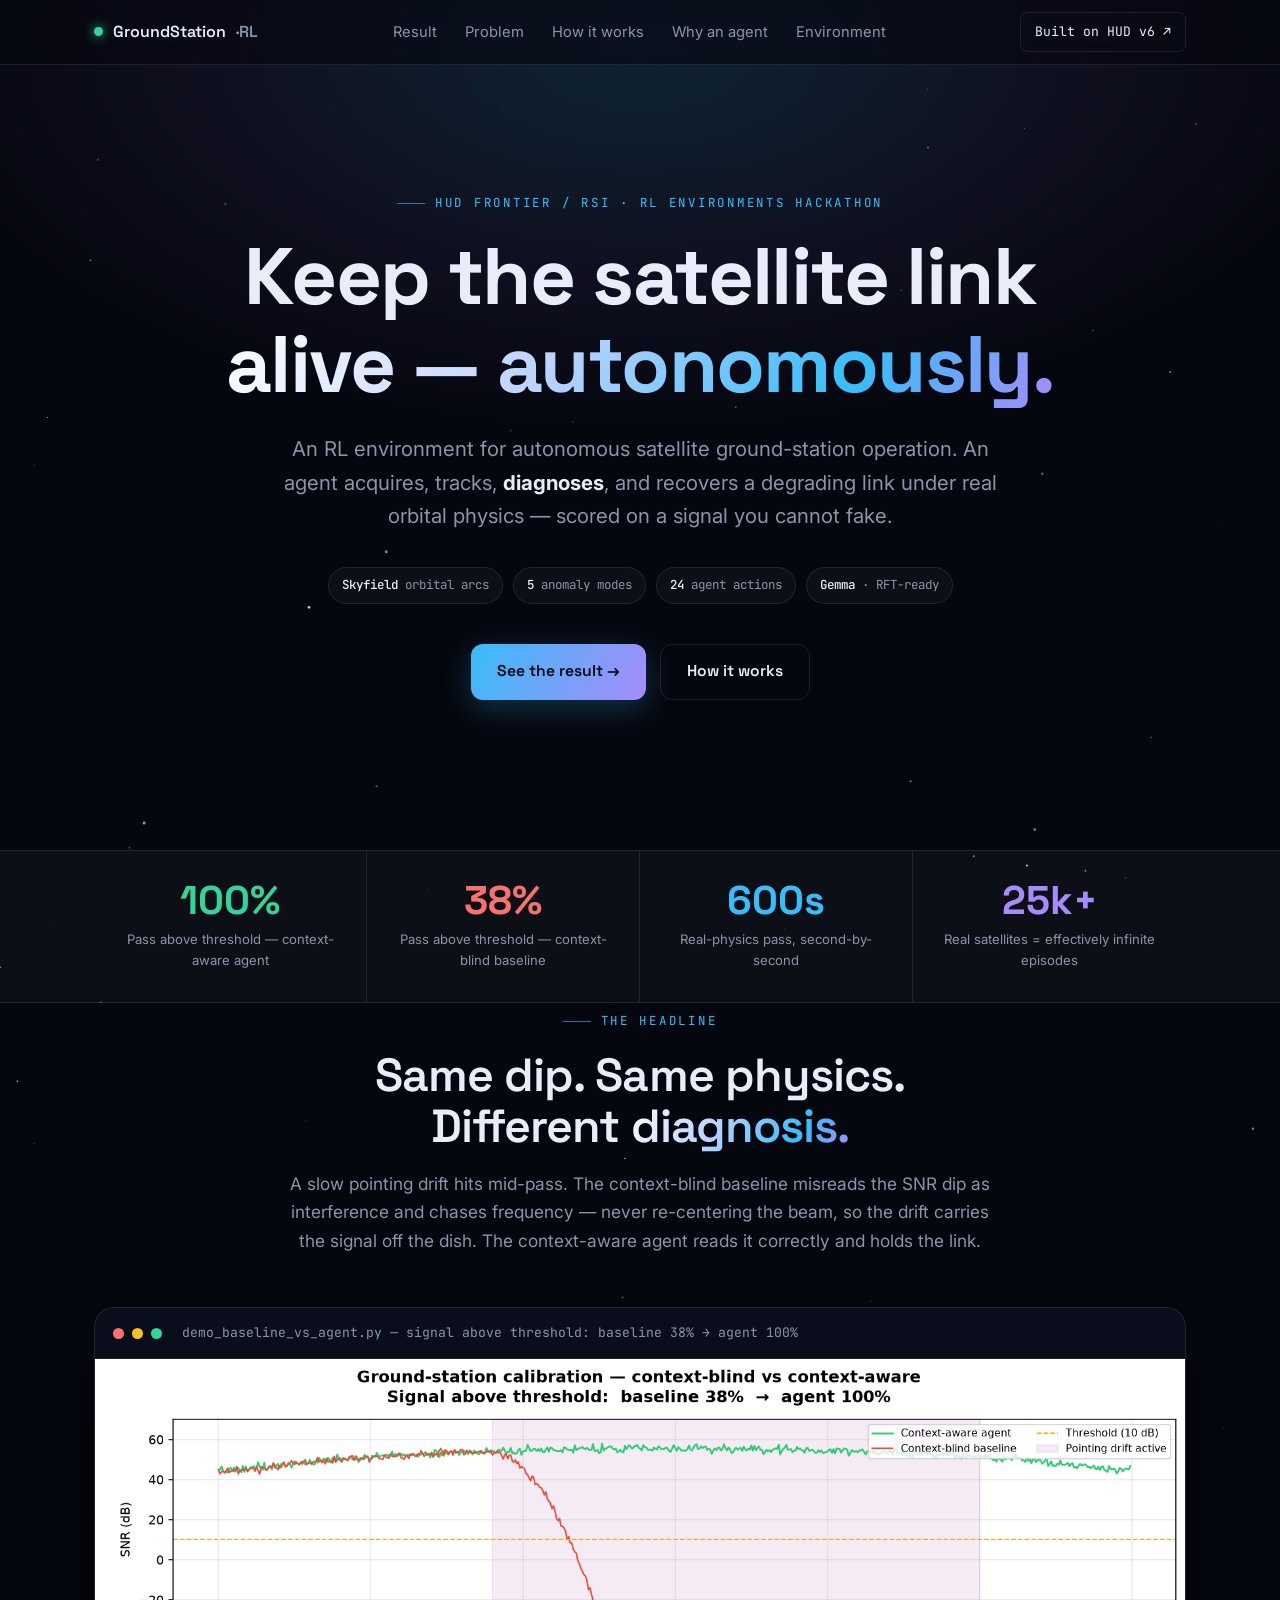
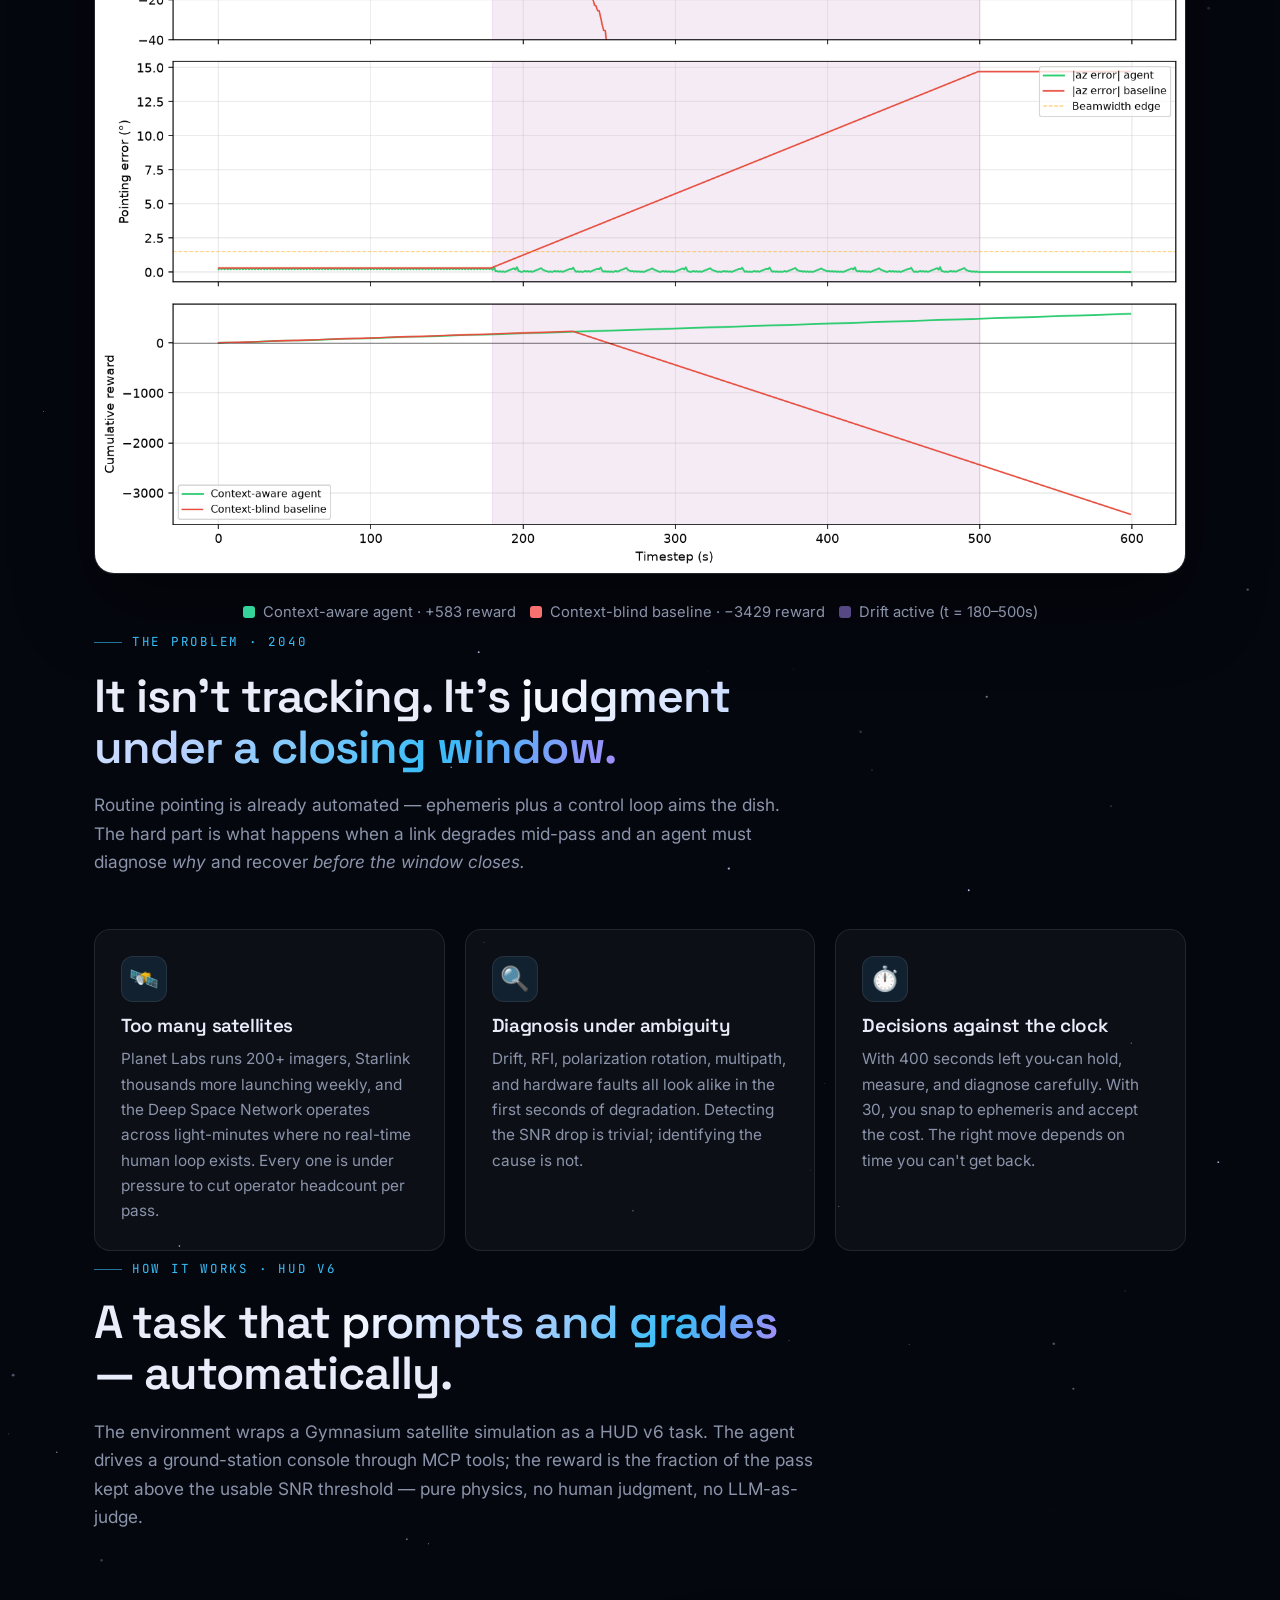
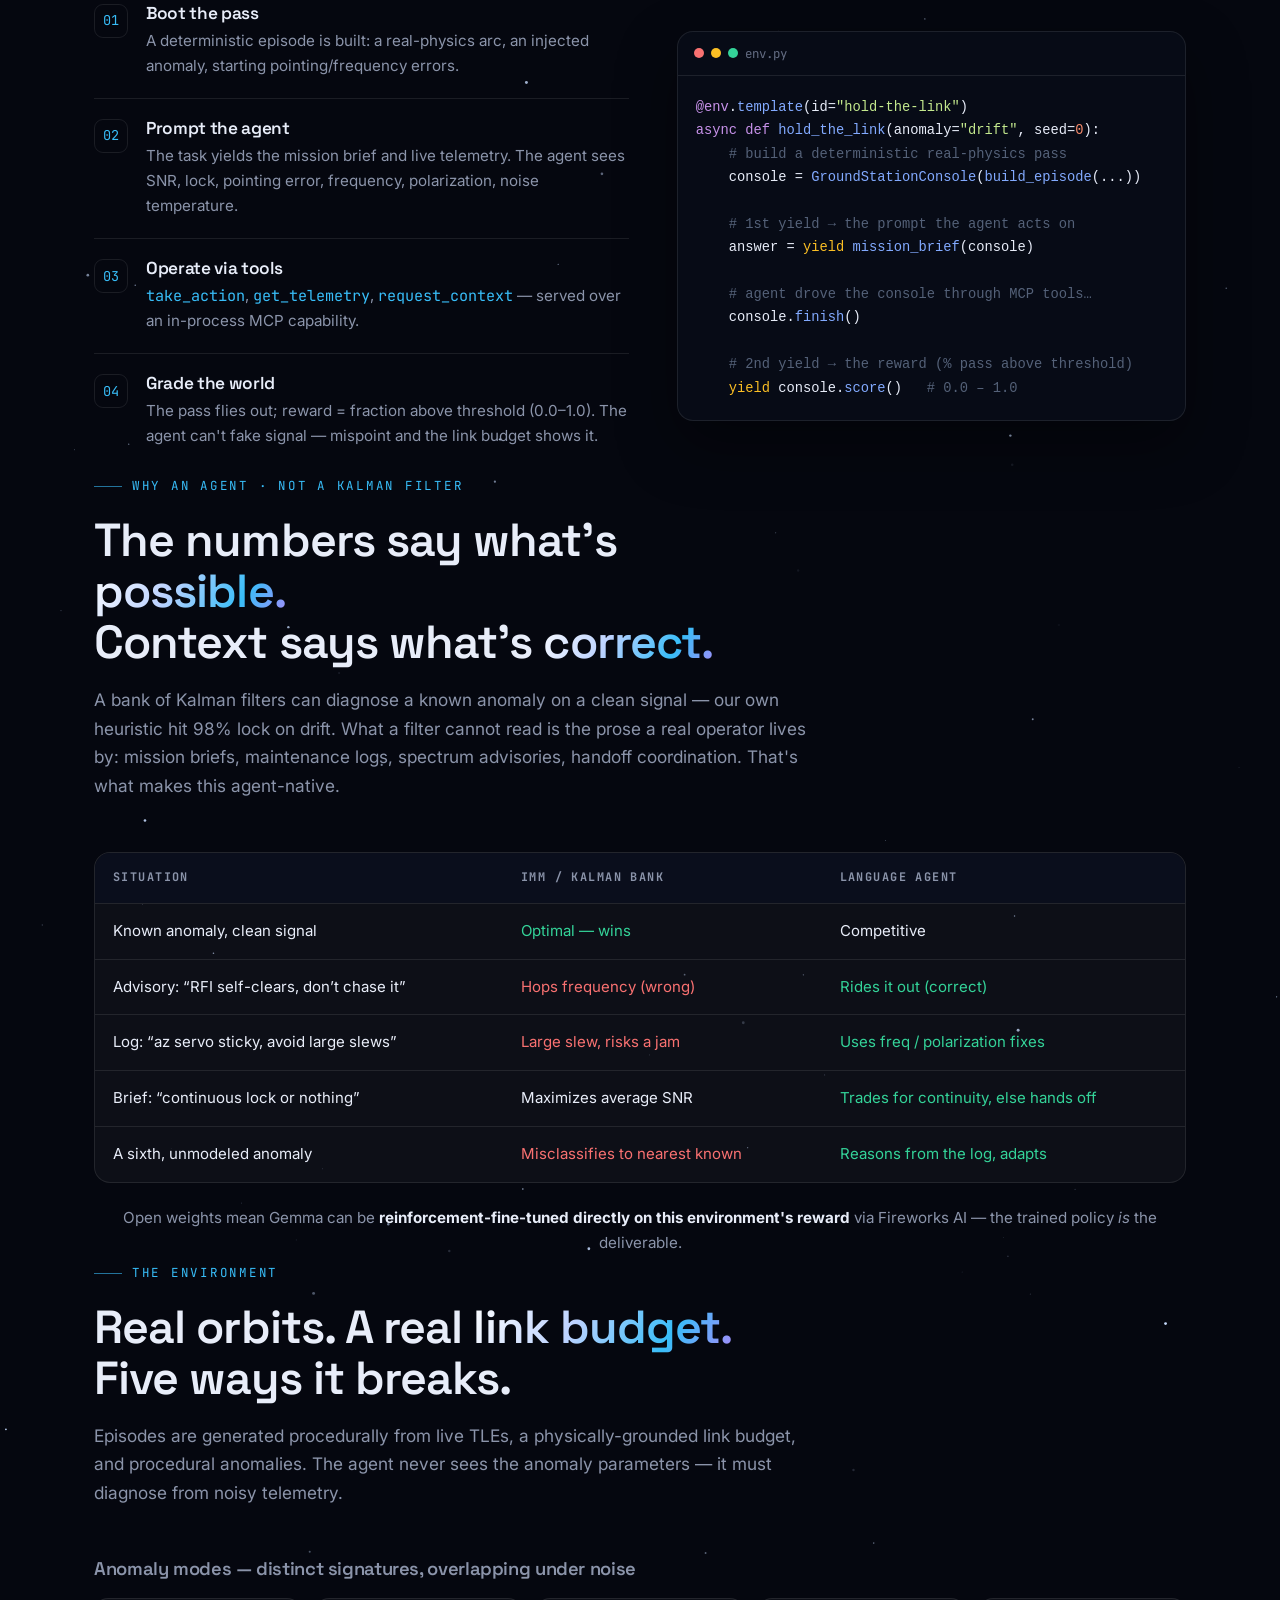
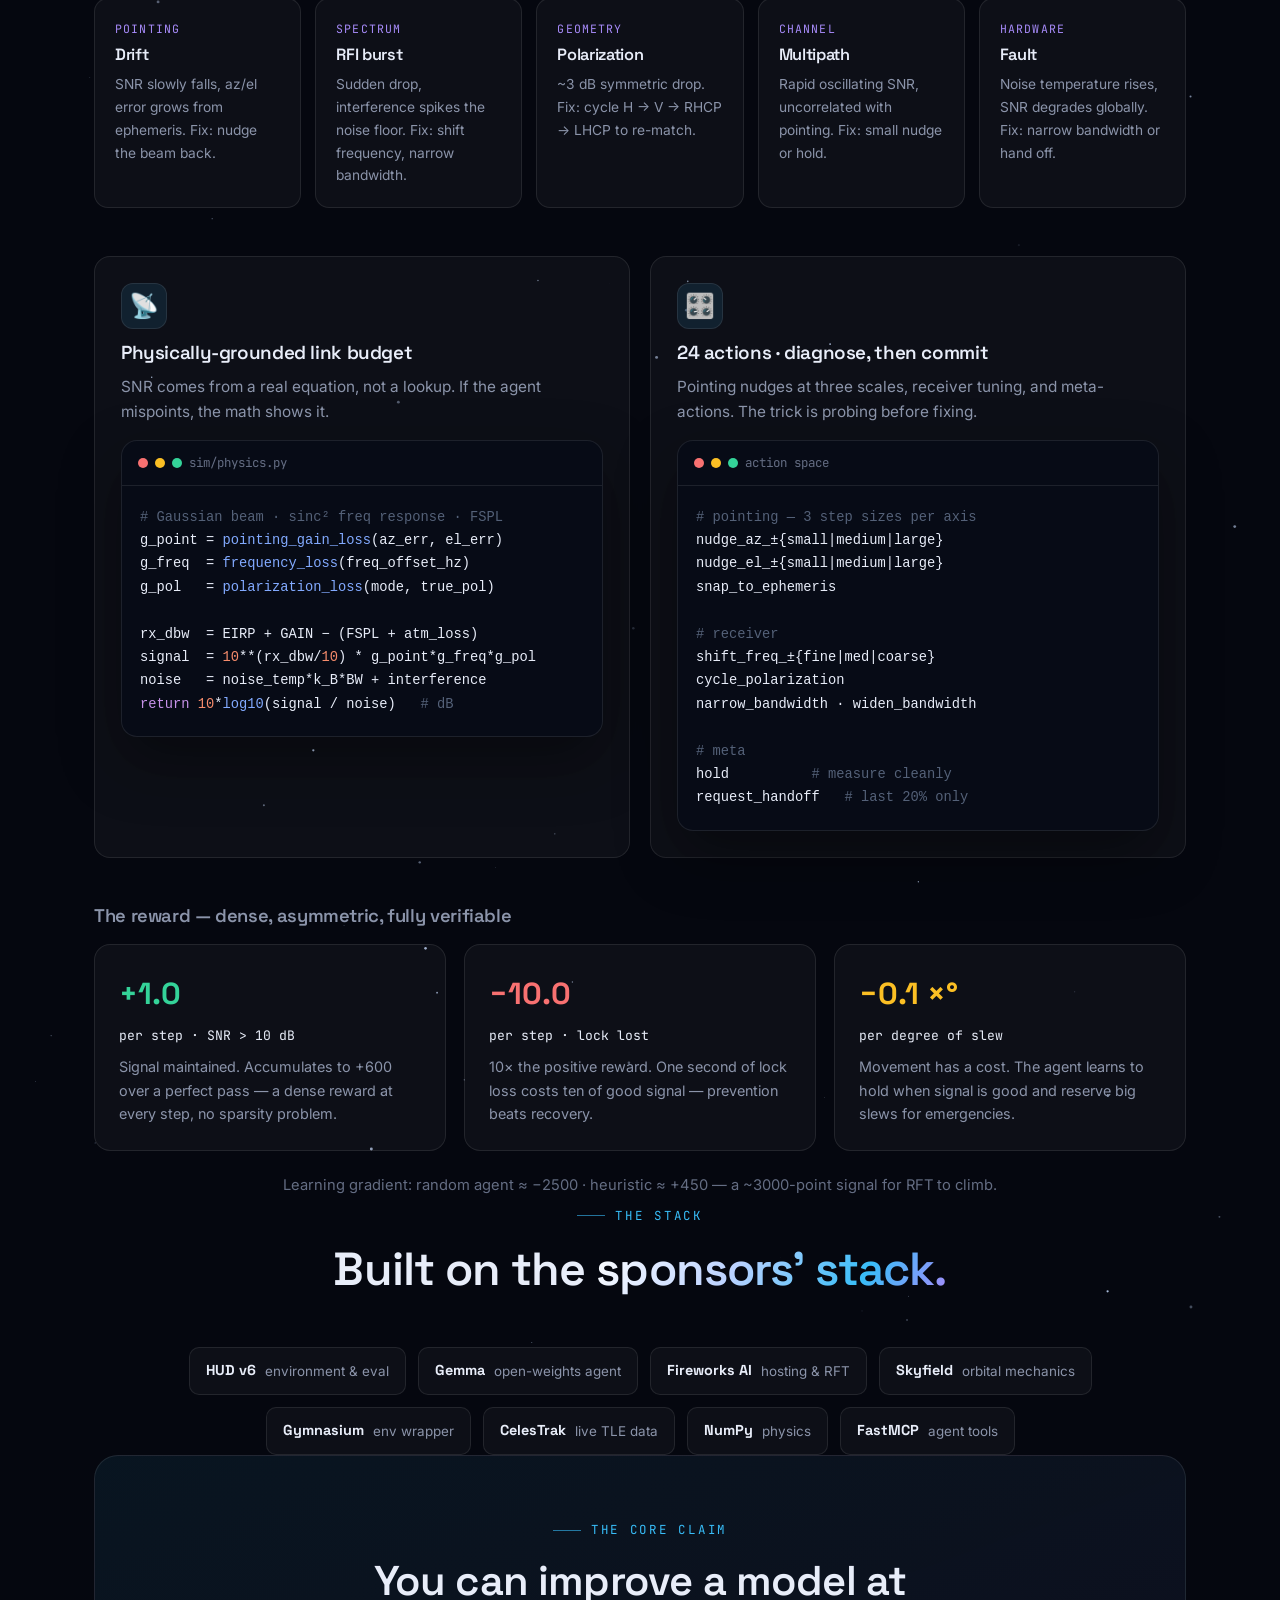
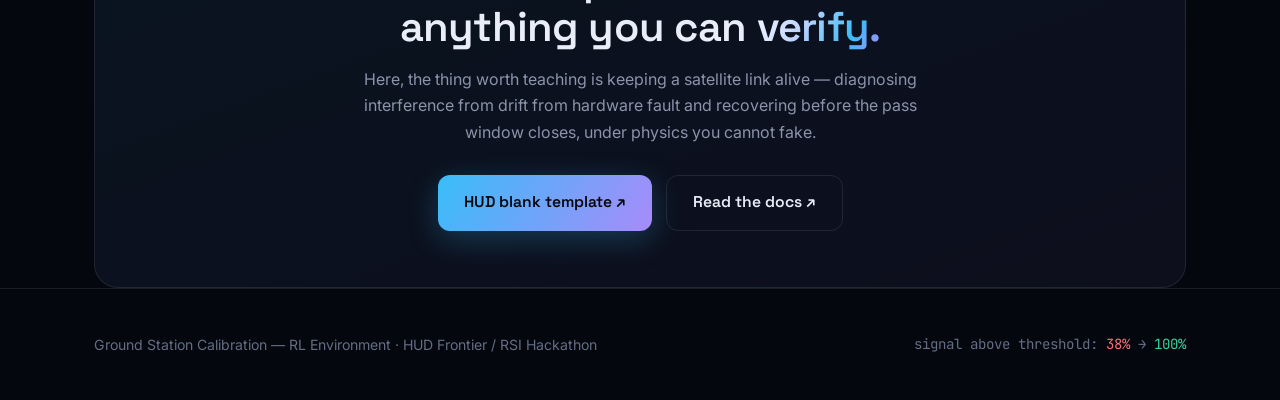
==== index.html @ 75d86f07 "refactor(env): restructure into sim package, add hud docker setup and tests Co-authored-by: Cursor <" ====
<!DOCTYPE html>
<html lang="en">
<head>
<meta charset="UTF-8" />
<meta name="viewport" content="width=device-width, initial-scale=1.0" />
<title>Ground Station Calibration — RL Environment</title>
<meta name="description" content="An RL environment for autonomous satellite ground-station operation. Diagnose and recover degrading links under real orbital physics, scored on a signal you cannot fake." />
<link rel="preconnect" href="https://fonts.googleapis.com" />
<link rel="preconnect" href="https://fonts.gstatic.com" crossorigin />
<link href="https://fonts.googleapis.com/css2?family=Space+Grotesk:wght@400;500;600;700&family=Inter:wght@400;500;600&family=JetBrains+Mono:wght@400;500&display=swap" rel="stylesheet" />
<style>
  :root{
    --bg:#05070f;
    --bg-2:#0a0e1c;
    --panel:rgba(255,255,255,0.035);
    --panel-strong:rgba(255,255,255,0.06);
    --border:rgba(255,255,255,0.09);
    --text:#e8edf9;
    --muted:#8b94aa;
    --muted-2:#646d83;
    --green:#34d399;
    --red:#f87171;
    --cyan:#38bdf8;
    --purple:#a78bfa;
    --amber:#fbbf24;
    --display:'Space Grotesk',system-ui,sans-serif;
    --body:'Inter',system-ui,sans-serif;
    --mono:'JetBrains Mono',ui-monospace,monospace;
    --maxw:1140px;
  }
  *{box-sizing:border-box;margin:0;padding:0}
  html{scroll-behavior:smooth}
  body{
    background:var(--bg);
    color:var(--text);
    font-family:var(--body);
    line-height:1.65;
    -webkit-font-smoothing:antialiased;
    overflow-x:hidden;
  }
  a{color:inherit;text-decoration:none}
  h1,h2,h3{font-family:var(--display);font-weight:600;line-height:1.1;letter-spacing:-0.02em}
  .mono{font-family:var(--mono)}
  .wrap{max-width:var(--maxw);margin:0 auto;padding:0 24px}
  .grad{
    background:linear-gradient(120deg,#fff 0%,#bcd2ff 40%,#38bdf8 75%,#a78bfa 100%);
    -webkit-background-clip:text;background-clip:text;color:transparent;
  }
  .eyebrow{
    font-family:var(--mono);font-size:.78rem;letter-spacing:.22em;text-transform:uppercase;
    color:var(--cyan);margin-bottom:18px;display:inline-flex;align-items:center;gap:10px;
  }
  .eyebrow::before{content:"";width:28px;height:1px;background:var(--cyan);opacity:.6}

  /* ---------- starfield ---------- */
  #stars{position:fixed;inset:0;z-index:0;pointer-events:none}
  .glowtop{
    position:fixed;top:-40vh;left:50%;transform:translateX(-50%);
    width:120vw;height:90vh;z-index:0;pointer-events:none;
    background:radial-gradient(ellipse at center,rgba(56,189,248,.16),rgba(167,139,250,.07) 40%,transparent 70%);
    filter:blur(20px);
  }
  main{position:relative;z-index:1}

  /* ---------- nav ---------- */
  nav{
    position:sticky;top:0;z-index:50;backdrop-filter:blur(12px);
    background:rgba(5,7,15,.6);border-bottom:1px solid var(--border);
  }
  nav .wrap{display:flex;align-items:center;justify-content:space-between;height:64px}
  .brand{display:flex;align-items:center;gap:10px;font-family:var(--display);font-weight:600}
  .brand .dot{width:9px;height:9px;border-radius:50%;background:var(--green);box-shadow:0 0 12px var(--green);animation:pulse 2.4s infinite}
  @keyframes pulse{0%,100%{opacity:1}50%{opacity:.35}}
  .navlinks{display:flex;gap:28px;font-size:.92rem;color:var(--muted)}
  .navlinks a:hover{color:var(--text)}
  .nav-cta{font-family:var(--mono);font-size:.82rem;border:1px solid var(--border);padding:8px 14px;border-radius:8px;color:var(--text);transition:.2s}
  .nav-cta:hover{border-color:var(--cyan);background:rgba(56,189,248,.08)}
  @media(max-width:760px){.navlinks{display:none}}

  /* ---------- hero ---------- */
  .hero{padding:120px 0 80px;text-align:center}
  .hero h1{font-size:clamp(2.6rem,6.4vw,5rem);font-weight:700;margin-bottom:24px}
  .hero .sub{max-width:720px;margin:0 auto 14px;font-size:clamp(1.05rem,2vw,1.28rem);color:var(--muted)}
  .badges{display:flex;gap:10px;justify-content:center;flex-wrap:wrap;margin:34px 0 40px}
  .badge{font-family:var(--mono);font-size:.78rem;color:var(--muted);border:1px solid var(--border);background:var(--panel);padding:7px 13px;border-radius:99px}
  .badge b{color:var(--text);font-weight:500}
  .cta-row{display:flex;gap:14px;justify-content:center;flex-wrap:wrap}
  .btn{font-family:var(--display);font-weight:600;font-size:.98rem;padding:14px 26px;border-radius:12px;transition:.22s;display:inline-flex;align-items:center;gap:9px}
  .btn-primary{background:linear-gradient(120deg,var(--cyan),var(--purple));color:#05070f;box-shadow:0 8px 30px rgba(56,189,248,.25)}
  .btn-primary:hover{transform:translateY(-2px);box-shadow:0 12px 40px rgba(56,189,248,.4)}
  .btn-ghost{border:1px solid var(--border);color:var(--text)}
  .btn-ghost:hover{border-color:var(--cyan);background:rgba(56,189,248,.06)}

  /* ---------- headline stat strip ---------- */
  .statband{margin-top:70px;border-top:1px solid var(--border);border-bottom:1px solid var(--border);background:var(--panel)}
  .statgrid{display:grid;grid-template-columns:repeat(4,1fr)}
  .stat{padding:30px 18px;text-align:center;border-right:1px solid var(--border)}
  .stat:last-child{border-right:none}
  .stat .n{font-family:var(--display);font-weight:700;font-size:clamp(1.7rem,3.4vw,2.5rem);line-height:1}
  .stat .l{font-size:.82rem;color:var(--muted);margin-top:8px}
  .stat .n.g{color:var(--green)} .stat .n.r{color:var(--red)} .stat .n.c{color:var(--cyan)} .stat .n.p{color:var(--purple)}
  @media(max-width:760px){.statgrid{grid-template-columns:repeat(2,1fr)}.stat:nth-child(2){border-right:none}.stat:nth-child(1),.stat:nth-child(2){border-bottom:1px solid var(--border)}}

  /* ---------- sections ---------- */
  section{padding:96px 0}
  .sec-head{max-width:720px;margin-bottom:52px}
  .sec-head h2{font-size:clamp(2rem,4vw,2.9rem);margin-bottom:18px}
  .sec-head p{color:var(--muted);font-size:1.08rem}
  .center{margin-left:auto;margin-right:auto;text-align:center}

  /* result */
  .result-card{
    border:1px solid var(--border);border-radius:20px;overflow:hidden;background:var(--panel);
    box-shadow:0 30px 80px rgba(0,0,0,.45);
  }
  .result-card .bar{display:flex;align-items:center;gap:8px;padding:14px 18px;border-bottom:1px solid var(--border);background:var(--bg-2)}
  .result-card .bar i{width:11px;height:11px;border-radius:50%;display:inline-block}
  .result-card .bar .t{margin-left:12px;font-family:var(--mono);font-size:.82rem;color:var(--muted)}
  .result-card img{width:100%;display:block;background:#fff}
  .result-note{display:flex;gap:14px;flex-wrap:wrap;justify-content:center;margin-top:26px;color:var(--muted);font-size:.92rem}
  .result-note span{display:inline-flex;align-items:center;gap:8px}
  .swatch{width:12px;height:12px;border-radius:3px;display:inline-block}

  /* feature grid */
  .grid{display:grid;gap:20px}
  .g3{grid-template-columns:repeat(3,1fr)}
  .g2{grid-template-columns:repeat(2,1fr)}
  @media(max-width:880px){.g3,.g2{grid-template-columns:1fr}}
  .card{
    border:1px solid var(--border);border-radius:16px;padding:26px;background:var(--panel);transition:.25s;
  }
  .card:hover{border-color:rgba(56,189,248,.4);background:var(--panel-strong);transform:translateY(-3px)}
  .card .ic{font-size:1.5rem;margin-bottom:14px;display:inline-grid;place-items:center;width:46px;height:46px;border-radius:12px;background:rgba(56,189,248,.1);border:1px solid var(--border)}
  .card h3{font-size:1.18rem;margin-bottom:10px}
  .card p{color:var(--muted);font-size:.96rem}

  /* steps / how it works */
  .steps{display:grid;grid-template-columns:1.05fr 1fr;gap:48px;align-items:center}
  @media(max-width:880px){.steps{grid-template-columns:1fr;gap:32px}}
  .step{display:flex;gap:18px;padding:20px 0;border-bottom:1px solid var(--border)}
  .step:last-child{border-bottom:none}
  .step .num{font-family:var(--mono);font-size:.85rem;color:var(--cyan);border:1px solid var(--border);border-radius:9px;width:34px;height:34px;display:grid;place-items:center;flex-shrink:0}
  .step h3{font-size:1.08rem;margin-bottom:5px}
  .step p{color:var(--muted);font-size:.95rem}

  /* code block */
  .code{
    border:1px solid var(--border);border-radius:16px;background:#070b16;overflow:hidden;
    font-family:var(--mono);font-size:.86rem;line-height:1.7;box-shadow:0 24px 60px rgba(0,0,0,.4);
  }
  .code .hd{padding:11px 16px;border-bottom:1px solid var(--border);color:var(--muted-2);font-size:.78rem;display:flex;gap:7px;align-items:center}
  .code .hd i{width:10px;height:10px;border-radius:50%}
  .code pre{padding:20px 18px;overflow-x:auto;margin:0}
  .c-key{color:#c792ea}.c-fn{color:#82aaff}.c-str{color:#c3e88d}.c-com{color:#546178}.c-num{color:#f78c6c}.c-y{color:var(--amber)}

  /* table */
  .tablewrap{border:1px solid var(--border);border-radius:16px;overflow:hidden;background:var(--panel)}
  table{width:100%;border-collapse:collapse;font-size:.94rem}
  th,td{padding:15px 18px;text-align:left;border-bottom:1px solid var(--border);vertical-align:top}
  th{font-family:var(--mono);font-size:.74rem;letter-spacing:.12em;text-transform:uppercase;color:var(--muted);background:var(--bg-2)}
  tr:last-child td{border-bottom:none}
  td .ok{color:var(--green)} td .no{color:var(--red)}
  .sig{font-family:var(--mono);font-size:.85rem;color:var(--cyan)}

  /* anomaly cards */
  .anom{display:grid;grid-template-columns:repeat(5,1fr);gap:14px}
  @media(max-width:980px){.anom{grid-template-columns:repeat(2,1fr)}}
  @media(max-width:520px){.anom{grid-template-columns:1fr}}
  .acard{border:1px solid var(--border);border-radius:14px;padding:20px;background:var(--panel)}
  .acard .tag{font-family:var(--mono);font-size:.72rem;color:var(--purple);text-transform:uppercase;letter-spacing:.1em}
  .acard h3{font-size:1.02rem;margin:8px 0 10px}
  .acard p{font-size:.86rem;color:var(--muted)}

  /* reward */
  .reward{display:grid;grid-template-columns:repeat(3,1fr);gap:18px}
  @media(max-width:880px){.reward{grid-template-columns:1fr}}
  .rcard{border:1px solid var(--border);border-radius:16px;padding:24px;background:var(--panel)}
  .rcard .v{font-family:var(--display);font-weight:700;font-size:1.9rem}
  .rcard .v.pos{color:var(--green)}.rcard .v.neg{color:var(--red)}.rcard .v.warn{color:var(--amber)}
  .rcard .k{font-family:var(--mono);font-size:.82rem;color:var(--text);margin:6px 0 8px}
  .rcard p{font-size:.9rem;color:var(--muted)}

  /* tech */
  .tech{display:flex;flex-wrap:wrap;gap:12px}
  .chip{border:1px solid var(--border);background:var(--panel);border-radius:10px;padding:11px 16px;font-size:.9rem;display:flex;gap:9px;align-items:center}
  .chip b{font-family:var(--display)}
  .chip span{color:var(--muted);font-size:.84rem}

  /* cta band */
  .ctaband{border:1px solid var(--border);border-radius:24px;padding:56px 32px;text-align:center;
    background:linear-gradient(160deg,rgba(56,189,248,.08),rgba(167,139,250,.06));position:relative;overflow:hidden}
  .ctaband h2{font-size:clamp(1.8rem,3.6vw,2.6rem);margin-bottom:16px}
  .ctaband p{color:var(--muted);max-width:560px;margin:0 auto 30px}

  footer{border-top:1px solid var(--border);padding:44px 0;color:var(--muted-2);font-size:.88rem}
  footer .wrap{display:flex;justify-content:space-between;flex-wrap:wrap;gap:14px}

  .reveal{opacity:0;transform:translateY(26px);transition:opacity .7s cubic-bezier(.2,.7,.3,1),transform .7s cubic-bezier(.2,.7,.3,1)}
  .reveal.in{opacity:1;transform:none}
</style>
</head>
<body>
<canvas id="stars"></canvas>
<div class="glowtop"></div>

<nav>
  <div class="wrap">
    <div class="brand"><span class="dot"></span> GroundStation<span style="color:var(--muted)">·RL</span></div>
    <div class="navlinks">
      <a href="#result">Result</a>
      <a href="#problem">Problem</a>
      <a href="#how">How it works</a>
      <a href="#agent">Why an agent</a>
      <a href="#env">Environment</a>
    </div>
    <a class="nav-cta" href="https://docs.hud.ai/v6/core/tasks" target="_blank" rel="noopener">Built on HUD v6 ↗</a>
  </div>
</nav>

<main>
  <!-- HERO -->
  <header class="hero wrap">
    <div class="eyebrow reveal">HUD Frontier / RSI · RL Environments Hackathon</div>
    <h1 class="reveal">Keep the satellite link<br><span class="grad">alive — autonomously.</span></h1>
    <p class="sub reveal">An RL environment for autonomous satellite ground-station operation. An agent acquires, tracks, <b style="color:var(--text)">diagnoses</b>, and recovers a degrading link under real orbital physics — scored on a signal you cannot fake.</p>
    <div class="badges reveal">
      <span class="badge"><b>Skyfield</b> orbital arcs</span>
      <span class="badge"><b>5</b> anomaly modes</span>
      <span class="badge"><b>24</b> agent actions</span>
      <span class="badge"><b>Gemma</b> · RFT-ready</span>
    </div>
    <div class="cta-row reveal">
      <a class="btn btn-primary" href="#result">See the result →</a>
      <a class="btn btn-ghost" href="#how">How it works</a>
    </div>
  </header>

  <!-- STAT BAND -->
  <div class="statband reveal">
    <div class="wrap statgrid">
      <div class="stat"><div class="n g" data-count="100" data-suffix="%">100%</div><div class="l">Pass above threshold — context-aware agent</div></div>
      <div class="stat"><div class="n r" data-count="38" data-suffix="%">38%</div><div class="l">Pass above threshold — context-blind baseline</div></div>
      <div class="stat"><div class="n c" data-count="600" data-suffix="s">600s</div><div class="l">Real-physics pass, second-by-second</div></div>
      <div class="stat"><div class="n p" data-count="25000" data-suffix="+">25k+</div><div class="l">Real satellites = effectively infinite episodes</div></div>
    </div>
  </div>

  <!-- RESULT -->
  <section id="result" class="wrap">
    <div class="sec-head center">
      <div class="eyebrow" style="justify-content:center">The headline</div>
      <h2>Same dip. Same physics.<br>Different <span class="grad">diagnosis.</span></h2>
      <p style="margin-left:auto;margin-right:auto">A slow pointing drift hits mid-pass. The context-blind baseline misreads the SNR dip as interference and chases frequency — never re-centering the beam, so the drift carries the signal off the dish. The context-aware agent reads it correctly and holds the link.</p>
    </div>
    <div class="result-card reveal">
      <div class="bar"><i style="background:#f87171"></i><i style="background:#fbbf24"></i><i style="background:#34d399"></i><span class="t">demo_baseline_vs_agent.py — signal above threshold: baseline 38% → agent 100%</span></div>
      <img src="demo_baseline_vs_agent.png" alt="SNR, pointing error and cumulative reward: context-aware agent maintains the link while the context-blind baseline loses it" />
    </div>
    <div class="result-note">
      <span><i class="swatch" style="background:#34d399"></i> Context-aware agent · +583 reward</span>
      <span><i class="swatch" style="background:#f87171"></i> Context-blind baseline · −3429 reward</span>
      <span><i class="swatch" style="background:#a78bfa;opacity:.5"></i> Drift active (t = 180–500s)</span>
    </div>
  </section>

  <!-- PROBLEM -->
  <section id="problem" class="wrap">
    <div class="sec-head">
      <div class="eyebrow">The problem · 2040</div>
      <h2>It isn't tracking. It's <span class="grad">judgment under a closing window.</span></h2>
      <p>Routine pointing is already automated — ephemeris plus a control loop aims the dish. The hard part is what happens when a link degrades mid-pass and an agent must diagnose <i>why</i> and recover <i>before the window closes.</i></p>
    </div>
    <div class="grid g3">
      <div class="card reveal"><div class="ic">🛰️</div><h3>Too many satellites</h3><p>Planet Labs runs 200+ imagers, Starlink thousands more launching weekly, and the Deep Space Network operates across light-minutes where no real-time human loop exists. Every one is under pressure to cut operator headcount per pass.</p></div>
      <div class="card reveal"><div class="ic">🔍</div><h3>Diagnosis under ambiguity</h3><p>Drift, RFI, polarization rotation, multipath, and hardware faults all look alike in the first seconds of degradation. Detecting the SNR drop is trivial; identifying the cause is not.</p></div>
      <div class="card reveal"><div class="ic">⏱️</div><h3>Decisions against the clock</h3><p>With 400 seconds left you can hold, measure, and diagnose carefully. With 30, you snap to ephemeris and accept the cost. The right move depends on time you can't get back.</p></div>
    </div>
  </section>

  <!-- HOW IT WORKS -->
  <section id="how" class="wrap">
    <div class="sec-head">
      <div class="eyebrow">How it works · HUD v6</div>
      <h2>A task that <span class="grad">prompts and grades</span> — automatically.</h2>
      <p>The environment wraps a Gymnasium satellite simulation as a HUD v6 task. The agent drives a ground-station console through MCP tools; the reward is the fraction of the pass kept above the usable SNR threshold — pure physics, no human judgment, no LLM-as-judge.</p>
    </div>
    <div class="steps">
      <div>
        <div class="step reveal"><div class="num">01</div><div><h3>Boot the pass</h3><p>A deterministic episode is built: a real-physics arc, an injected anomaly, starting pointing/frequency errors.</p></div></div>
        <div class="step reveal"><div class="num">02</div><div><h3>Prompt the agent</h3><p>The task yields the mission brief and live telemetry. The agent sees SNR, lock, pointing error, frequency, polarization, noise temperature.</p></div></div>
        <div class="step reveal"><div class="num">03</div><div><h3>Operate via tools</h3><p><span class="mono" style="color:var(--cyan)">take_action</span>, <span class="mono" style="color:var(--cyan)">get_telemetry</span>, <span class="mono" style="color:var(--cyan)">request_context</span> — served over an in-process MCP capability.</p></div></div>
        <div class="step reveal"><div class="num">04</div><div><h3>Grade the world</h3><p>The pass flies out; reward = fraction above threshold (0.0–1.0). The agent can't fake signal — mispoint and the link budget shows it.</p></div></div>
      </div>
      <div class="code reveal">
        <div class="hd"><i style="background:#f87171"></i><i style="background:#fbbf24"></i><i style="background:#34d399"></i> env.py</div>
<pre><span class="c-key">@env</span>.<span class="c-fn">template</span>(id=<span class="c-str">"hold-the-link"</span>)
<span class="c-key">async def</span> <span class="c-fn">hold_the_link</span>(anomaly=<span class="c-str">"drift"</span>, seed=<span class="c-num">0</span>):
    <span class="c-com"># build a deterministic real-physics pass</span>
    console = <span class="c-fn">GroundStationConsole</span>(<span class="c-fn">build_episode</span>(...))

    <span class="c-com"># 1st yield → the prompt the agent acts on</span>
    answer = <span class="c-y">yield</span> <span class="c-fn">mission_brief</span>(console)

    <span class="c-com"># agent drove the console through MCP tools…</span>
    console.<span class="c-fn">finish</span>()

    <span class="c-com"># 2nd yield → the reward (% pass above threshold)</span>
    <span class="c-y">yield</span> console.<span class="c-fn">score</span>()   <span class="c-com"># 0.0 – 1.0</span></pre>
      </div>
    </div>
  </section>

  <!-- WHY AN AGENT -->
  <section id="agent" class="wrap">
    <div class="sec-head">
      <div class="eyebrow">Why an agent · not a Kalman filter</div>
      <h2>The numbers say what's <span class="grad">possible.</span><br>Context says what's <span class="grad">correct.</span></h2>
      <p>A bank of Kalman filters can diagnose a known anomaly on a clean signal — our own heuristic hit 98% lock on drift. What a filter cannot read is the prose a real operator lives by: mission briefs, maintenance logs, spectrum advisories, handoff coordination. That's what makes this agent-native.</p>
    </div>
    <div class="tablewrap reveal">
      <table>
        <thead><tr><th>Situation</th><th>IMM / Kalman bank</th><th>Language agent</th></tr></thead>
        <tbody>
          <tr><td>Known anomaly, clean signal</td><td><span class="ok">Optimal — wins</span></td><td>Competitive</td></tr>
          <tr><td>Advisory: “RFI self-clears, don’t chase it”</td><td><span class="no">Hops frequency (wrong)</span></td><td><span class="ok">Rides it out (correct)</span></td></tr>
          <tr><td>Log: “az servo sticky, avoid large slews”</td><td><span class="no">Large slew, risks a jam</span></td><td><span class="ok">Uses freq / polarization fixes</span></td></tr>
          <tr><td>Brief: “continuous lock or nothing”</td><td>Maximizes average SNR</td><td><span class="ok">Trades for continuity, else hands off</span></td></tr>
          <tr><td>A sixth, unmodeled anomaly</td><td><span class="no">Misclassifies to nearest known</span></td><td><span class="ok">Reasons from the log, adapts</span></td></tr>
        </tbody>
      </table>
    </div>
    <p style="text-align:center;color:var(--muted);margin-top:22px;font-size:.95rem">Open weights mean Gemma can be <b style="color:var(--text)">reinforcement-fine-tuned directly on this environment's reward</b> via Fireworks AI — the trained policy <i>is</i> the deliverable.</p>
  </section>

  <!-- ENVIRONMENT -->
  <section id="env" class="wrap">
    <div class="sec-head">
      <div class="eyebrow">The environment</div>
      <h2>Real orbits. A real <span class="grad">link budget.</span> Five ways it breaks.</h2>
      <p>Episodes are generated procedurally from live TLEs, a physically-grounded link budget, and procedural anomalies. The agent never sees the anomaly parameters — it must diagnose from noisy telemetry.</p>
    </div>

    <h3 style="font-size:1.15rem;margin-bottom:18px;color:var(--muted)">Anomaly modes — distinct signatures, overlapping under noise</h3>
    <div class="anom" style="margin-bottom:48px">
      <div class="acard reveal"><div class="tag">Pointing</div><h3>Drift</h3><p>SNR slowly falls, az/el error grows from ephemeris. Fix: nudge the beam back.</p></div>
      <div class="acard reveal"><div class="tag">Spectrum</div><h3>RFI burst</h3><p>Sudden drop, interference spikes the noise floor. Fix: shift frequency, narrow bandwidth.</p></div>
      <div class="acard reveal"><div class="tag">Geometry</div><h3>Polarization</h3><p>~3 dB symmetric drop. Fix: cycle H → V → RHCP → LHCP to re-match.</p></div>
      <div class="acard reveal"><div class="tag">Channel</div><h3>Multipath</h3><p>Rapid oscillating SNR, uncorrelated with pointing. Fix: small nudge or hold.</p></div>
      <div class="acard reveal"><div class="tag">Hardware</div><h3>Fault</h3><p>Noise temperature rises, SNR degrades globally. Fix: narrow bandwidth or hand off.</p></div>
    </div>

    <div class="grid g2">
      <div class="card reveal">
        <div class="ic">📡</div>
        <h3>Physically-grounded link budget</h3>
        <p style="margin-bottom:16px">SNR comes from a real equation, not a lookup. If the agent mispoints, the math shows it.</p>
        <div class="code">
          <div class="hd"><i style="background:#f87171"></i><i style="background:#fbbf24"></i><i style="background:#34d399"></i> sim/physics.py</div>
<pre><span class="c-com"># Gaussian beam · sinc² freq response · FSPL</span>
g_point = <span class="c-fn">pointing_gain_loss</span>(az_err, el_err)
g_freq  = <span class="c-fn">frequency_loss</span>(freq_offset_hz)
g_pol   = <span class="c-fn">polarization_loss</span>(mode, true_pol)

rx_dbw  = EIRP + GAIN − (FSPL + atm_loss)
signal  = <span class="c-num">10</span>**(rx_dbw/<span class="c-num">10</span>) * g_point*g_freq*g_pol
noise   = noise_temp*k_B*BW + interference
<span class="c-key">return</span> <span class="c-num">10</span>*<span class="c-fn">log10</span>(signal / noise)   <span class="c-com"># dB</span></pre>
        </div>
      </div>
      <div class="card reveal">
        <div class="ic">🎛️</div>
        <h3>24 actions · diagnose, then commit</h3>
        <p style="margin-bottom:16px">Pointing nudges at three scales, receiver tuning, and meta-actions. The trick is probing before fixing.</p>
        <div class="code">
          <div class="hd"><i style="background:#f87171"></i><i style="background:#fbbf24"></i><i style="background:#34d399"></i> action space</div>
<pre><span class="c-com"># pointing — 3 step sizes per axis</span>
nudge_az_±{small|medium|large}
nudge_el_±{small|medium|large}
snap_to_ephemeris

<span class="c-com"># receiver</span>
shift_freq_±{fine|med|coarse}
cycle_polarization
narrow_bandwidth · widen_bandwidth

<span class="c-com"># meta</span>
hold          <span class="c-com"># measure cleanly</span>
request_handoff   <span class="c-com"># last 20% only</span></pre>
        </div>
      </div>
    </div>

    <!-- reward -->
    <h3 style="font-size:1.15rem;margin:48px 0 18px;color:var(--muted)">The reward — dense, asymmetric, fully verifiable</h3>
    <div class="reward">
      <div class="rcard reveal"><div class="v pos">+1.0</div><div class="k">per step · SNR &gt; 10 dB</div><p>Signal maintained. Accumulates to +600 over a perfect pass — a dense reward at every step, no sparsity problem.</p></div>
      <div class="rcard reveal"><div class="v neg">−10.0</div><div class="k">per step · lock lost</div><p>10× the positive reward. One second of lock loss costs ten of good signal — prevention beats recovery.</p></div>
      <div class="rcard reveal"><div class="v warn">−0.1 ×°</div><div class="k">per degree of slew</div><p>Movement has a cost. The agent learns to hold when signal is good and reserve big slews for emergencies.</p></div>
    </div>
    <p style="text-align:center;color:var(--muted-2);margin-top:22px;font-size:.92rem">Learning gradient: random agent ≈ −2500 · heuristic ≈ +450 — a ~3000-point signal for RFT to climb.</p>
  </section>

  <!-- TECH -->
  <section class="wrap">
    <div class="sec-head center">
      <div class="eyebrow" style="justify-content:center">The stack</div>
      <h2>Built on the <span class="grad">sponsors' stack.</span></h2>
    </div>
    <div class="tech" style="justify-content:center">
      <div class="chip"><b>HUD v6</b><span>environment & eval</span></div>
      <div class="chip"><b>Gemma</b><span>open-weights agent</span></div>
      <div class="chip"><b>Fireworks AI</b><span>hosting & RFT</span></div>
      <div class="chip"><b>Skyfield</b><span>orbital mechanics</span></div>
      <div class="chip"><b>Gymnasium</b><span>env wrapper</span></div>
      <div class="chip"><b>CelesTrak</b><span>live TLE data</span></div>
      <div class="chip"><b>NumPy</b><span>physics</span></div>
      <div class="chip"><b>FastMCP</b><span>agent tools</span></div>
    </div>
  </section>

  <!-- CTA -->
  <section class="wrap">
    <div class="ctaband reveal">
      <div class="eyebrow" style="justify-content:center">The core claim</div>
      <h2>You can improve a model at<br>anything you can <span class="grad">verify.</span></h2>
      <p>Here, the thing worth teaching is keeping a satellite link alive — diagnosing interference from drift from hardware fault and recovering before the pass window closes, under physics you cannot fake.</p>
      <div class="cta-row" style="justify-content:center">
        <a class="btn btn-primary" href="https://github.com/hud-evals/hud-blank" target="_blank" rel="noopener">HUD blank template ↗</a>
        <a class="btn btn-ghost" href="https://docs.hud.ai/v6/core/tasks" target="_blank" rel="noopener">Read the docs ↗</a>
      </div>
    </div>
  </section>
</main>

<footer>
  <div class="wrap">
    <div>Ground Station Calibration — RL Environment · HUD Frontier / RSI Hackathon</div>
    <div class="mono">signal above threshold: <span style="color:var(--red)">38%</span> → <span style="color:var(--green)">100%</span></div>
  </div>
</footer>

<script>
  // starfield
  (function(){
    const c=document.getElementById('stars'),x=c.getContext('2d');
    let w,h,stars;
    function init(){
      w=c.width=innerWidth;h=c.height=Math.max(innerHeight,document.body.scrollHeight);
      const n=Math.min(260,Math.floor(w*h/9000));
      stars=Array.from({length:n},()=>({
        x:Math.random()*w,y:Math.random()*h,r:Math.random()*1.3+0.2,
        a:Math.random()*0.6+0.2,tw:Math.random()*0.02+0.004,p:Math.random()*Math.PI*2
      }));
    }
    function draw(){
      x.clearRect(0,0,w,h);
      for(const s of stars){
        s.p+=s.tw;const a=s.a+Math.sin(s.p)*0.25;
        x.beginPath();x.arc(s.x,s.y,s.r,0,7);
        x.fillStyle='rgba(200,220,255,'+Math.max(0,a)+')';x.fill();
      }
      requestAnimationFrame(draw);
    }
    init();draw();
    let t;addEventListener('resize',()=>{clearTimeout(t);t=setTimeout(init,200)});
  })();

  // reveal on scroll
  const io=new IntersectionObserver((es)=>{
    es.forEach(e=>{if(e.isIntersecting){e.target.classList.add('in');io.unobserve(e.target);}});
  },{threshold:0.12});
  document.querySelectorAll('.reveal').forEach(el=>io.observe(el));

  // count-up stats
  function animateCount(el){
    const target=+el.dataset.count, suf=el.dataset.suffix||'', dur=1300, t0=performance.now();
    const fmt=n=>n>=1000?Math.round(n/1000)+'k':Math.round(n);
    function tick(now){
      const p=Math.min(1,(now-t0)/dur), e=1-Math.pow(1-p,3);
      el.textContent=fmt(target*e)+suf;
      if(p<1)requestAnimationFrame(tick); else el.textContent=fmt(target)+suf;
    }
    requestAnimationFrame(tick);
  }
  const cio=new IntersectionObserver((es)=>{
    es.forEach(e=>{if(e.isIntersecting){animateCount(e.target);cio.unobserve(e.target);}});
  },{threshold:0.5});
  document.querySelectorAll('[data-count]').forEach(el=>cio.observe(el));
</script>
</body>
</html>
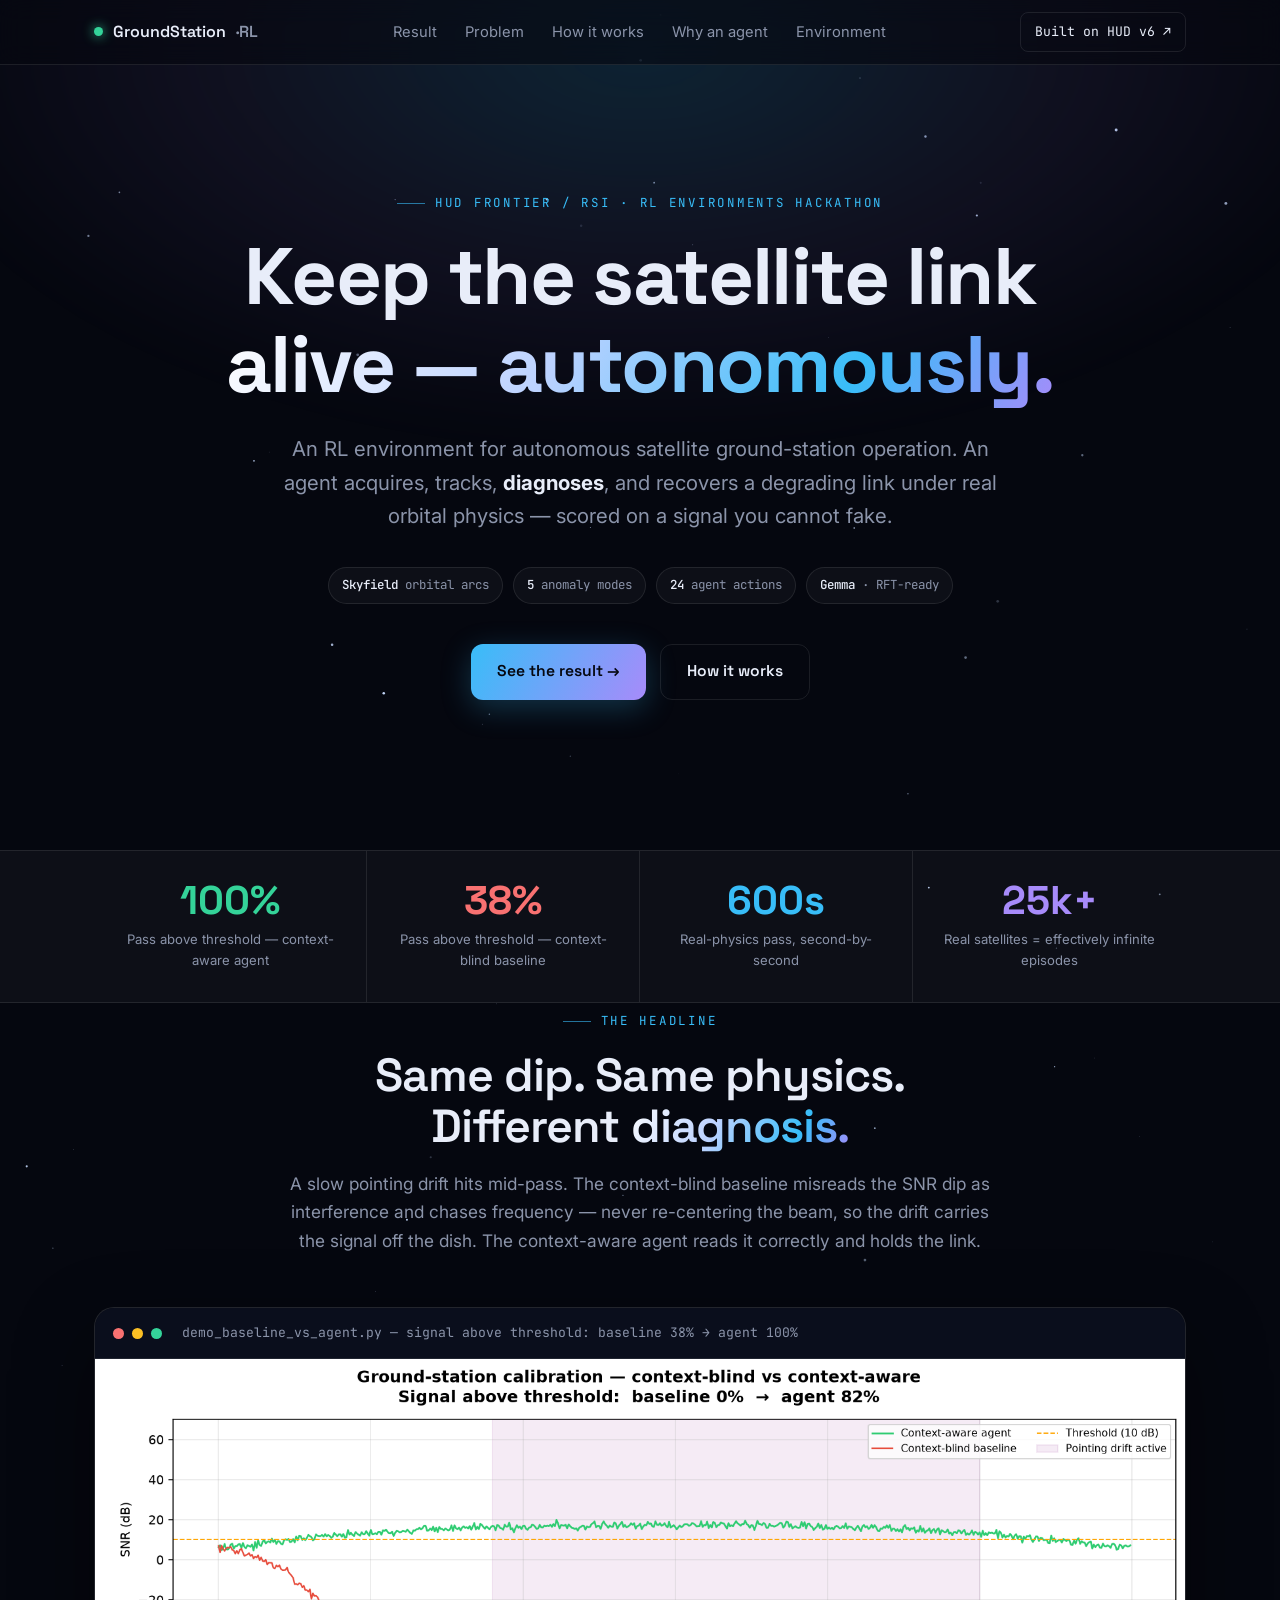
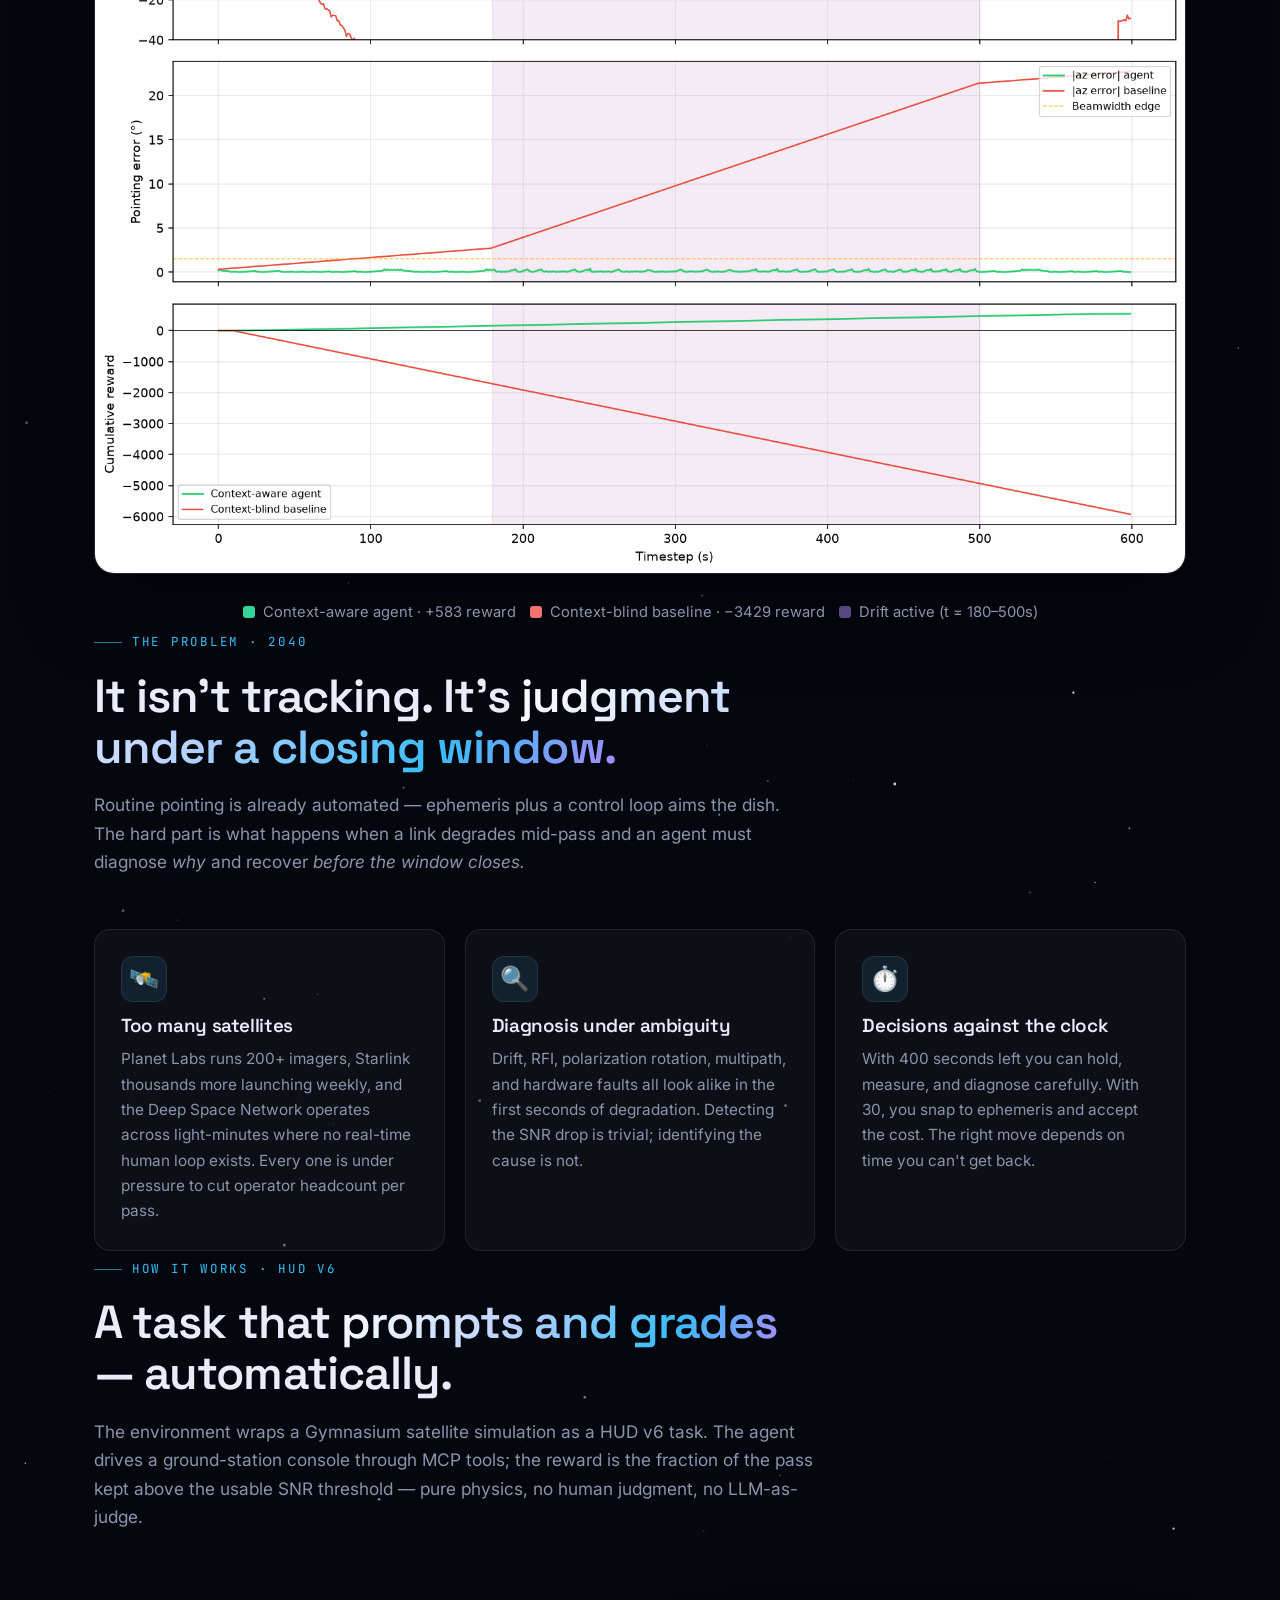
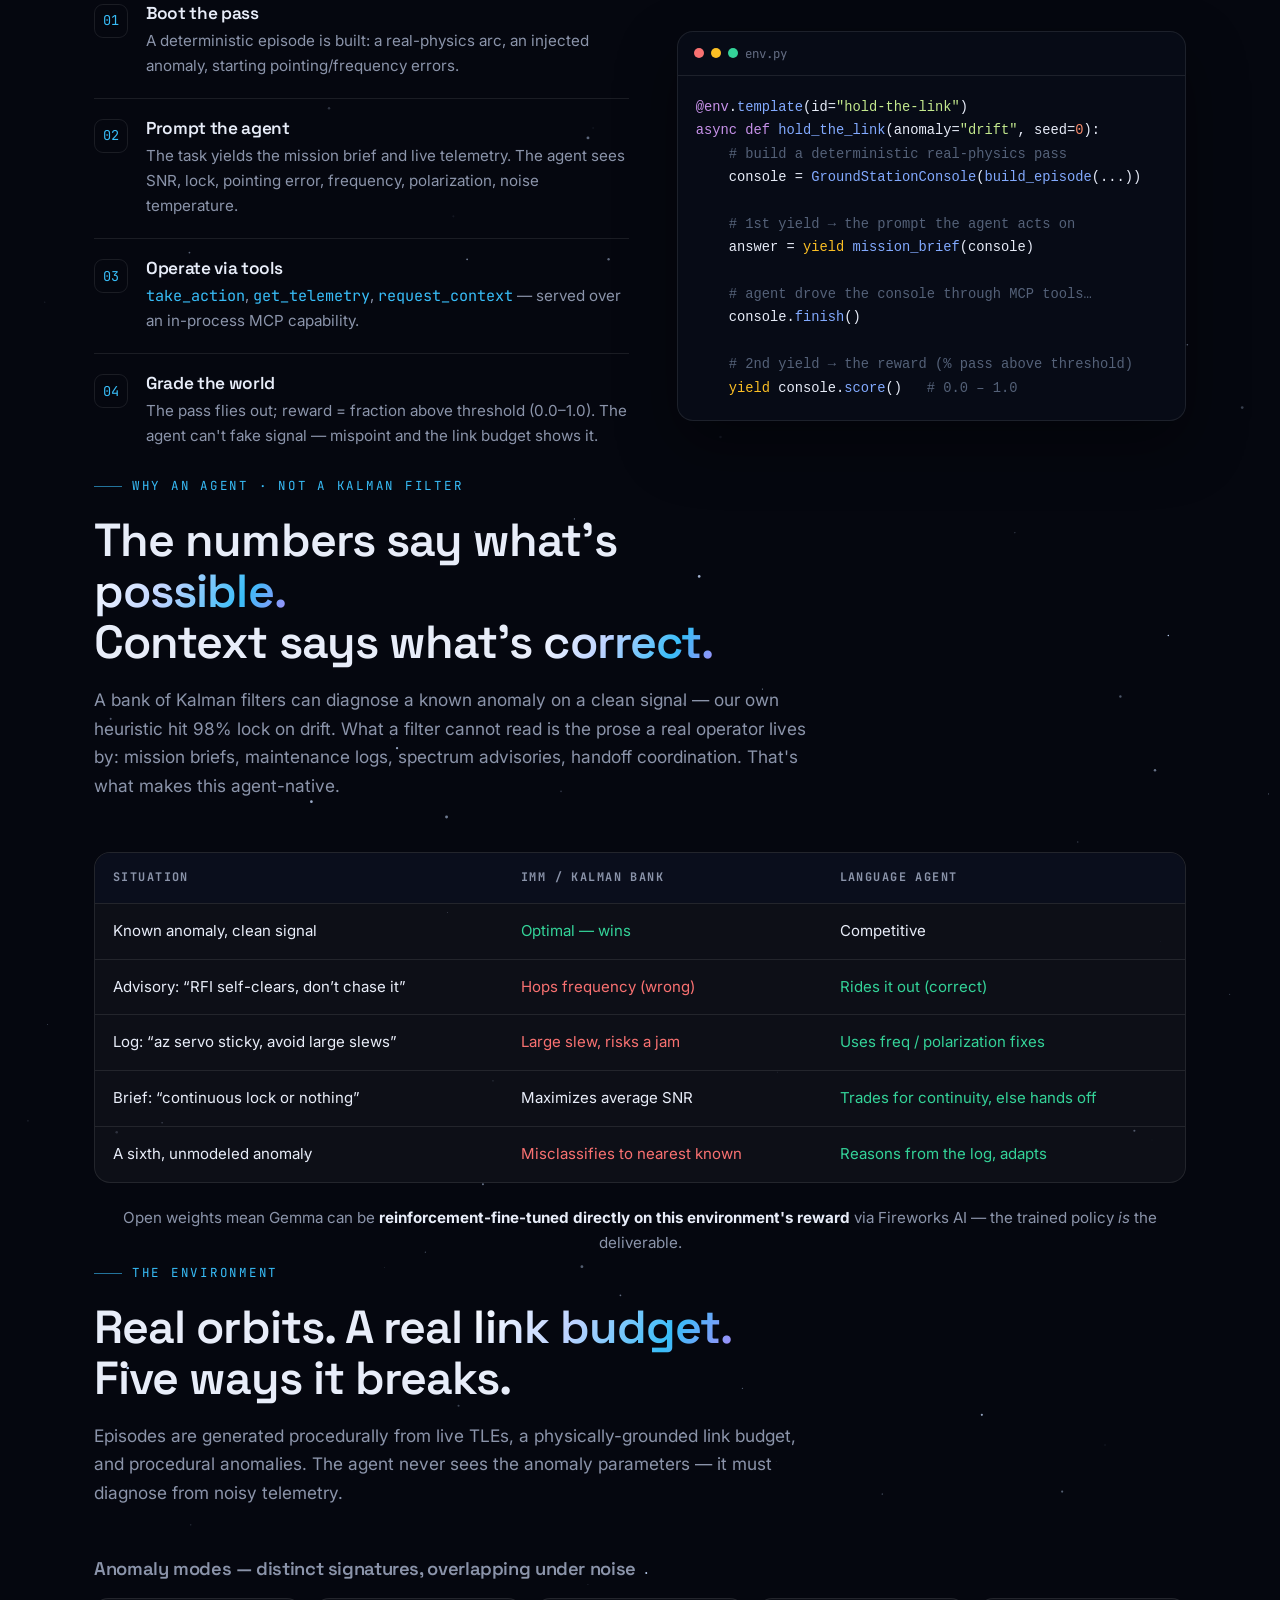
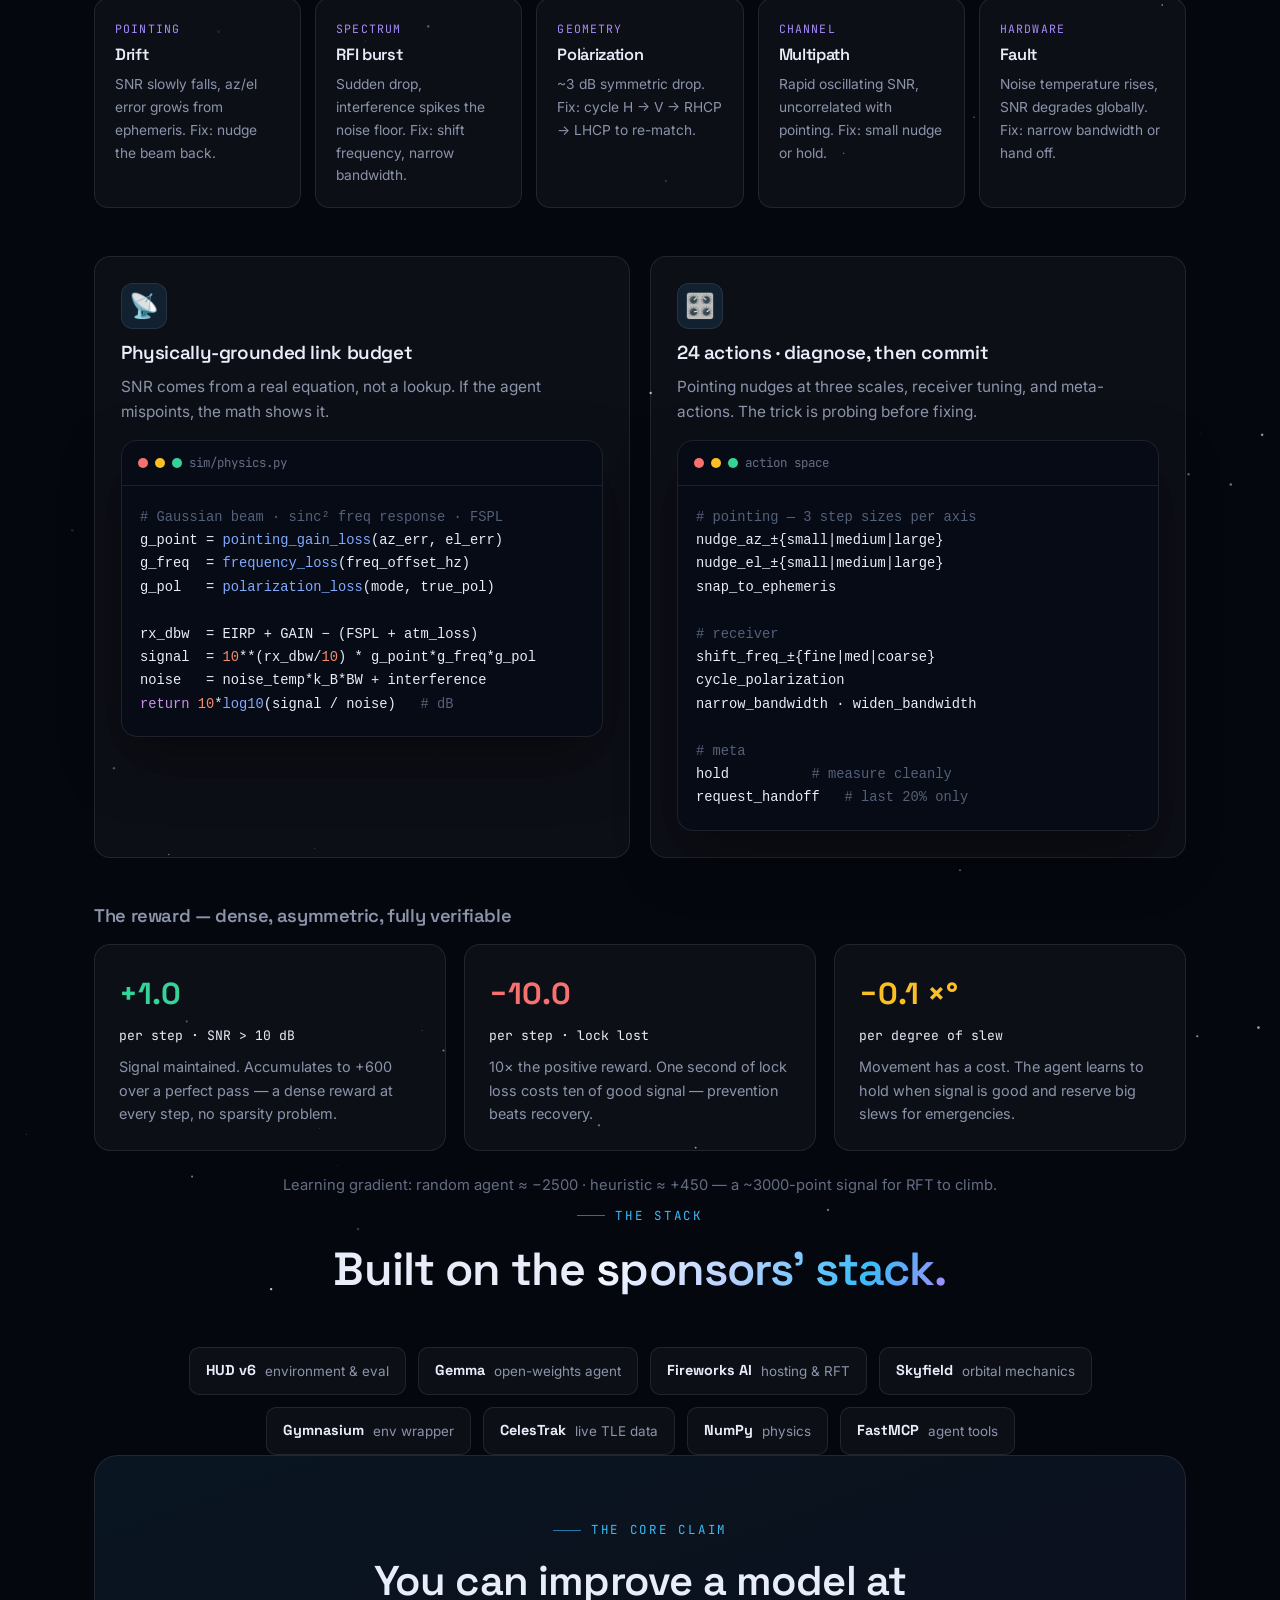
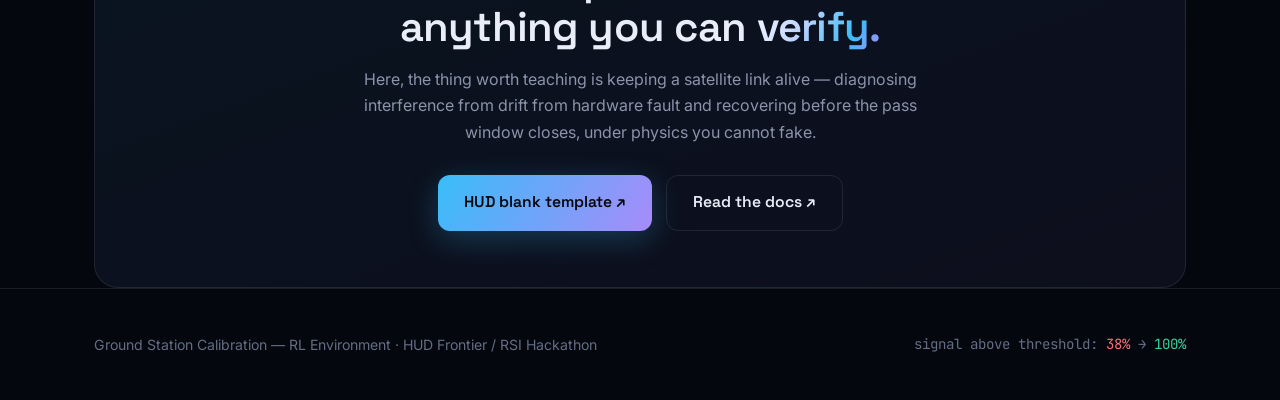
==== commit de2851bc: "refactor(repo): move scripts and plot assets out of root" ====
--- a/index.html
+++ b/index.html
@@ -254,7 +254,7 @@
     </div>
     <div class="result-card reveal">
       <div class="bar"><i style="background:#f87171"></i><i style="background:#fbbf24"></i><i style="background:#34d399"></i><span class="t">demo_baseline_vs_agent.py — signal above threshold: baseline 38% → agent 100%</span></div>
-      <img src="demo_baseline_vs_agent.png" alt="SNR, pointing error and cumulative reward: context-aware agent maintains the link while the context-blind baseline loses it" />
+      <img src="docs/assets/demo_baseline_vs_agent.png" alt="SNR, pointing error and cumulative reward: context-aware agent maintains the link while the context-blind baseline loses it" />
     </div>
     <div class="result-note">
       <span><i class="swatch" style="background:#34d399"></i> Context-aware agent · +583 reward</span>
